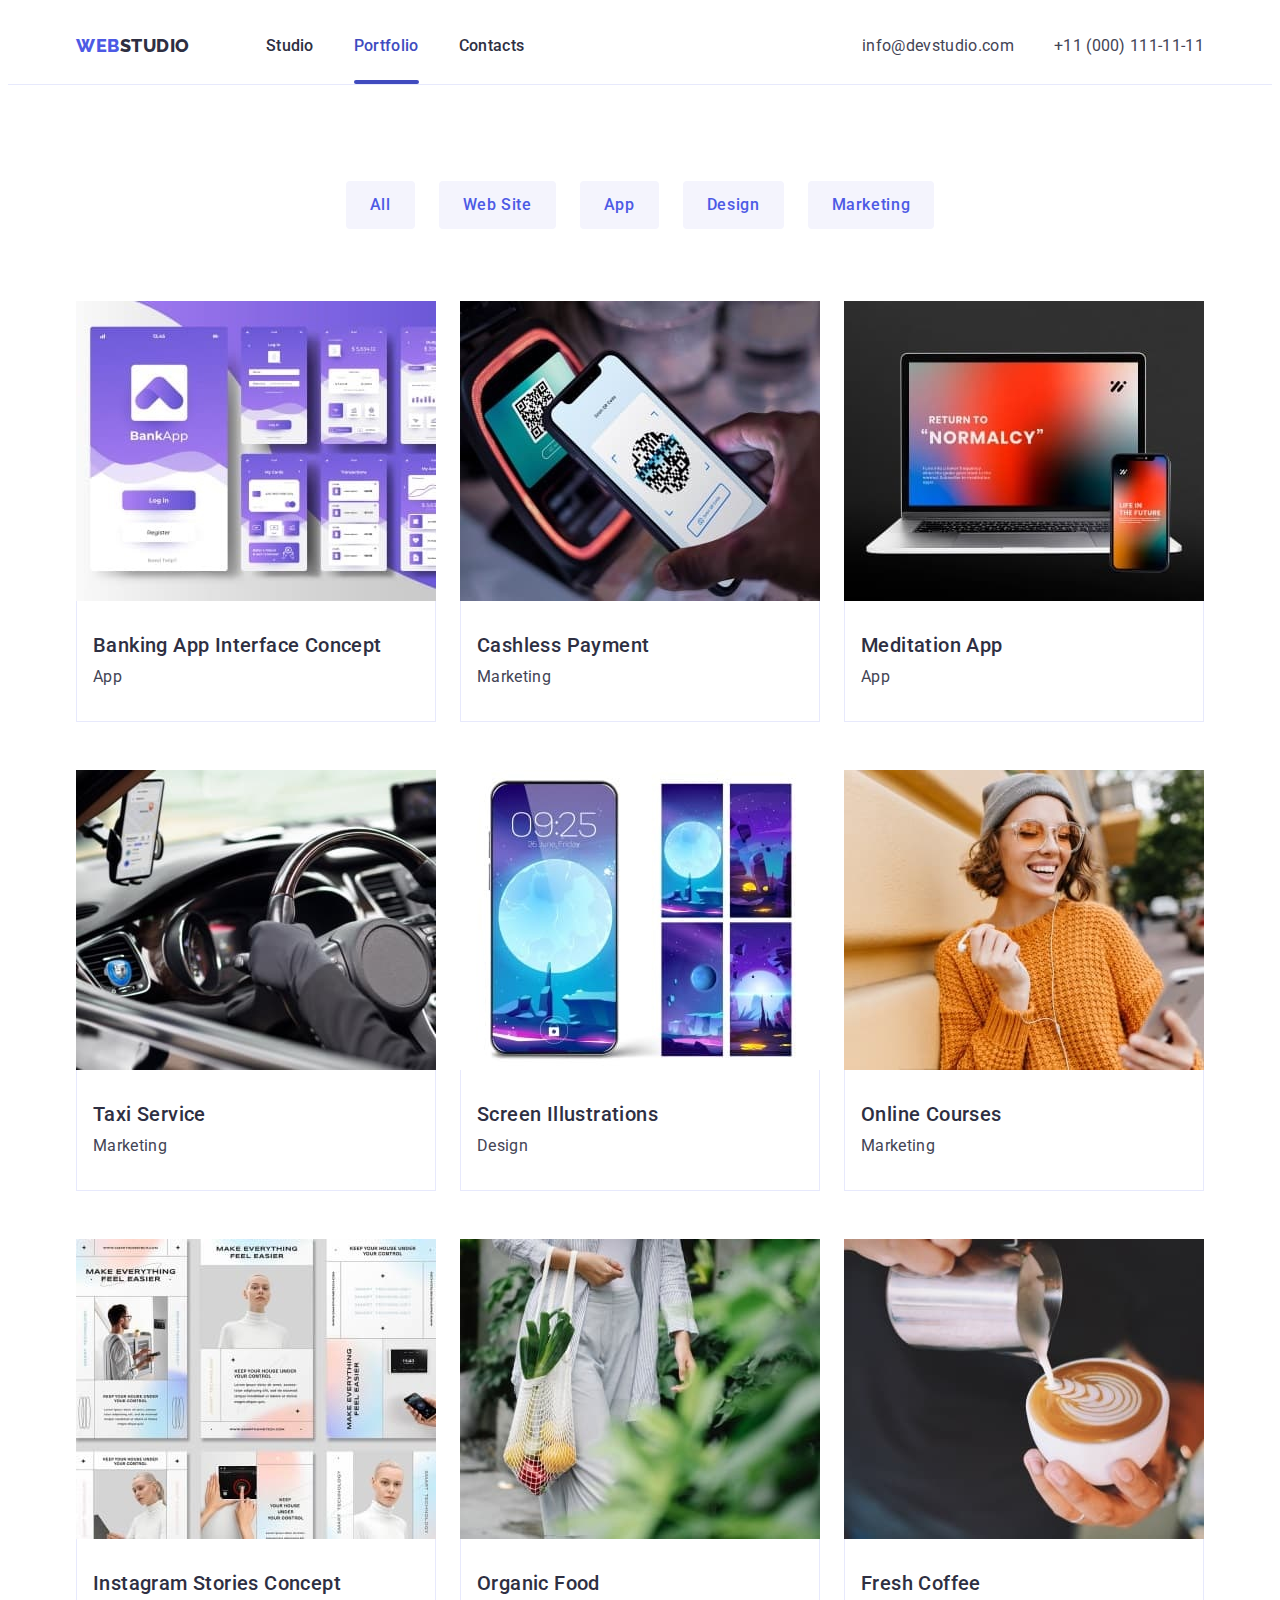
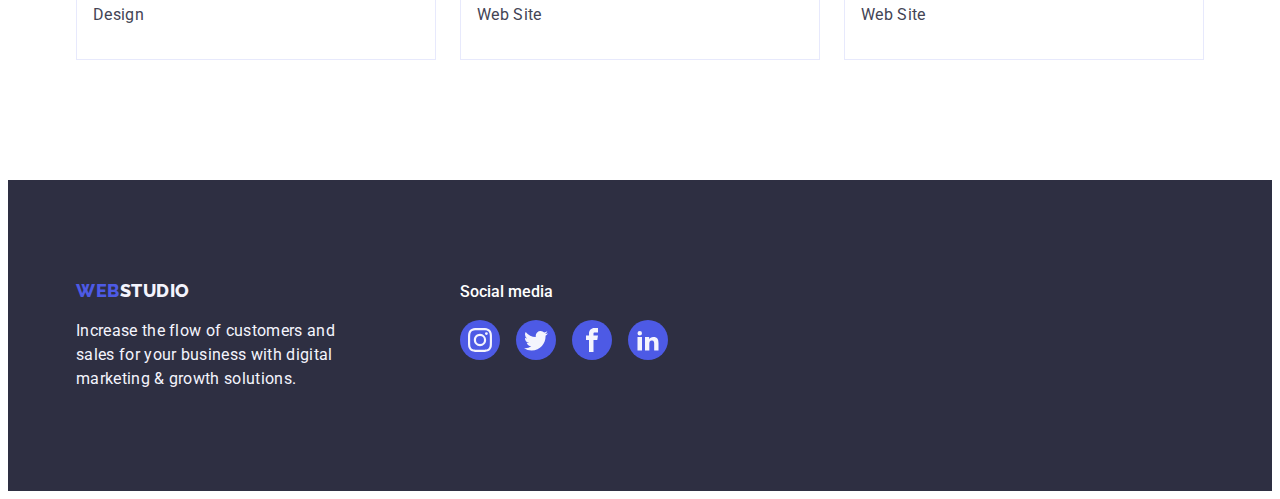
==== portfolio.html @ ba9549ae "Initial commit" ====
<!DOCTYPE html>
<html lang="en">
  <head>
    <meta charset="UTF-8" />
    <meta http-equiv="X-UA-Compatible" content="IE=edge" />
    <meta name="viewport" content="width=device-width, initial-scale=1.0" />
    <title>Portfolio</title>
    <link rel="preconnect" href="https://fonts.googleapis.com" />
    <link rel="preconnect" href="https://fonts.gstatic.com" crossorigin />
    <link
      href="https://fonts.googleapis.com/css2?family=Montserrat&family=Raleway:wght@800&family=Roboto:wght@400;500;700;900&display=swap"
      rel="stylesheet"
    />
    <link
      rel="stylesheet"
      href="https://cdnjs.cloudflare.com/ajax/libs/modern-normalize/1.1.0/modern-normalize.min.css"
      integrity="sha512-wpPYUAdjBVSE4KJnH1VR1HeZfpl1ub8YT/NKx4PuQ5NmX2tKuGu6U/JRp5y+Y8XG2tV+wKQpNHVUX03MfMFn9Q=="
      crossorigin="anonymous"
      referrerpolicy="no-referrer"
    />
    <link rel="stylesheet" href="./css/styles.css" />
  </head>
  <body>
    <header class="header">
      <div class="container header-container">
        <nav class="header-navigation">
          <a href="./index.html" class="header-logo link"
            >Web
            <span class="header-logo-main">Studio</span>
          </a>
          <ul class="header-list list">
            <li class="header-item">
              <a href="./index.html" class="header-link link">Studio</a>
            </li>
            <li class="header-item">
              <a href="./portfolio.html" class="header-link link current">Portfolio </a>
            </li>
            <li class="header-item">
              <a class="header-link link" href="">Contacts</a>
            </li>
          </ul>
        </nav>
        <address class="header-address">
          <ul class="header-list list">
            <li>
              <a class="header-contact link" href="mailto:info@devstudio.com"
                >info@devstudio.com</a
              >
            </li>
            <li>
              <a class="header-contact link" href="tel:+110001111111"
                >+11 (000) 111-11-11</a
              >
            </li>
          </ul>
        </address>
      </div>
    </header>
    <main>
      <section class="novigation">
        <div class="container">
          <h1 hidden class="services">Services</h1>
          <ul class="novigation-list list">
            <li><button type="button" class="novigation-btn">All</button></li>
            <li>
              <button type="button" class="novigation-btn">Web Site</button>
            </li>
            <li><button type="button" class="novigation-btn">App</button></li>
            <li>
              <button type="button" class="novigation-btn">Design</button>
            </li>
            <li>
              <button type="button" class="novigation-btn">Marketing</button>
            </li>
          </ul>
          <ul class="services-list list">
            <li class="services-item">
              <a class="services-link link" href="#top">
                <div class="services-top-wrap">
                  <img
                  class="services-photo"
                  src="./images/projectcard1.jpg"
                  alt="photo project bank"
                  width="360"
                />
                <p class="services-top-text">
                  14 Stylish and User-Friendly App Design Concepts · Task
                  Manager App · Calorie Tracker App · Exotic Fruit Ecommerce App
                  · Cloud Storage App
                </p>
              </div>
                <div class="services-main-text">
                  <h2 class="services-title">Banking App Interface Concept</h2>
                  <p class="services-text">App</p>
                </div>
              </a>
            </li>
            <li class="services-item">
              <a class="services-link link" href="#top">
                <div class="services-top-wrap">
                  <img
                  class="services-photo"
                  src="./images/projectcard2.jpg"
                  alt="photo project phone"
                  width="360"
                />
                <p class="services-top-text">
                  14 Stylish and User-Friendly App Design Concepts · Task
                  Manager App · Calorie Tracker App · Exotic Fruit Ecommerce App
                  · Cloud Storage App
                </p>
              </div>
                <div class="services-main-text">
                  <h2 class="services-title">Cashless Payment</h2>
                  <p class="services-text">Marketing</p>
                </div>
              </a>
            </li>
            <li class="services-item">
              <a class="services-link link" href="#top">
                <div class="services-top-wrap">
                <img
                  class="services-photo"
                  src="./images/projectcard3.jpg"
                  alt="photo project laptop"
                  width="360"
                />
                <p class="services-top-text">
                  14 Stylish and User-Friendly App Design Concepts · Task
                  Manager App · Calorie Tracker App · Exotic Fruit Ecommerce App
                  · Cloud Storage App
                </p>
              </div>
                <div class="services-main-text">
                  <h2 class="services-title">Meditation App</h2>
                  <p class="services-text">App</p>
                </div>
              </a>
            </li>
            <li class="services-item">
              <a class="services-link link" href="#top">
                <div class="services-top-wrap">
                  <img
                  class="services-photo"
                  src="./images/projectcard4.jpg"
                  alt="photo project car"
                  width="360"
                />
                <p class="services-top-text">
                  14 Stylish and User-Friendly App Design Concepts · Task
                  Manager App · Calorie Tracker App · Exotic Fruit Ecommerce App
                  · Cloud Storage App
                </p>
              </div>
                <div class="services-main-text">
                  <h2 class="services-title">Taxi Service</h2>
                  <p class="services-text">Marketing</p>
                </div>
              </a>
            </li>
            <li class="services-item">
              <a class="services-link link" href="#top">
                <div class="services-top-wrap">
                  <img
                  class="services-photo"
                  src="./images/projectcard5.jpg"
                  alt="photo project phone dising"
                  width="360"
                />
                <p class="services-top-text">
                  14 Stylish and User-Friendly App Design Concepts · Task
                  Manager App · Calorie Tracker App · Exotic Fruit Ecommerce App
                  · Cloud Storage App
                </p>
              </div>
                <div class="services-main-text">
                  <h2 class="services-title">Screen Illustrations</h2>
                  <p class="services-text">Design</p>
                </div>
              </a>
            </li>
            <li class="services-item">
              <a class="services-link link" href="#top">
                <div class="services-top-wrap">
                <img
                  class="services-photo"
                  src="./images/projectcard6.jpg"
                  alt="photo project girl"
                  width="360"
                />
                <p class="services-top-text">
                  14 Stylish and User-Friendly App Design Concepts · Task
                  Manager App · Calorie Tracker App · Exotic Fruit Ecommerce App
                  · Cloud Storage App
                </p>
              </div>
                <div class="services-main-text">
                  <h2 class="services-title">Online Courses</h2>
                  <p class="services-text">Marketing</p>
                </div>
              </a>
            </li>
            <li class="services-item">
              <a class="services-link link" href="#top">
                <div class="services-top-wrap">
                   <img
                  class="services-photo"
                  src="./images/projectcard7.jpg"
                  alt="photo project insta"
                  width="360"
                />
                <p class="services-top-text">
                  14 Stylish and User-Friendly App Design Concepts · Task
                  Manager App · Calorie Tracker App · Exotic Fruit Ecommerce App
                  · Cloud Storage App
                </p>
              </div>
                <div class="services-main-text">
                  <h2 class="services-title">Instagram Stories Concept</h2>
                  <p class="services-text">Design</p>
                </div>
              </a>
            </li>
            <li class="services-item">
              <a class="services-link link" href="#top">
                <div class="services-top-wrap">
                  <img
                  class="services-photo"
                  src="./images/projectcard8.jpg"
                  alt="photo project food"
                  width="360"
                />
                <p class="services-top-text">
                  14 Stylish and User-Friendly App Design Concepts · Task
                  Manager App · Calorie Tracker App · Exotic Fruit Ecommerce App
                  · Cloud Storage App
                </p>
              </div>
                <div class="services-main-text">
                  <h2 class="services-title">Organic Food</h2>
                  <p class="services-text">Web Site</p>
                </div>
              </a>
            </li>
            <li class="services-item">
              <a class="services-link link" href="#top">
                <div class="services-top-wrap">
                  <img
                  class="services-photo"
                  src="./images/projectcard9.jpg"
                  alt="photo project coffe"
                  width="360"
                />
                <p class="services-top-text">
                  14 Stylish and User-Friendly App Design Concepts · Task
                  Manager App · Calorie Tracker App · Exotic Fruit Ecommerce App
                  · Cloud Storage App
                </p>
              </div>
                <div class="services-main-text">
                  <h2 class="services-title">Fresh Coffee</h2>
                  <p class="services-text">Web Site</p>
                </div>
              </a>
            </li>
          </ul>
        </div>
      </section>
    </main>
    <footer class="footer">
      <div class="container footer-container">
        <div class="footer-main">
          <a class="footer-logo link" href="./index.html">
            Web<span class="footer-navigation-main">Studio </span>
          </a>
          <p class="footer-text">
            Increase the flow of customers and sales for your business with
            digital marketing & growth solutions.
          </p>
        </div>
        <div class="container-footer-list list">
          <p class="footer-soc-name">Social media</p>
          <ul class="footer-soc-list list">
            <li class="footer-soc-item">
              <a class="footer-soc-link link" href="">
                <svg class="footer-soc-icon" width="24" height="24">
                  <use href="./images/icons.svg#icon-instagram"></use>
                </svg>
              </a>
            </li>
            <li class="footer-soc-item">
              <a class="footer-soc-link link" href="">
                <svg class="footer-soc-icon" width="24" height="24">
                  <use href="./images/icons.svg#icon-twitter"></use>
                </svg>
              </a>
            </li>
            <li class="footer-soc-item">
              <a class="footer-soc-link link" href="">
                <svg class="footer-soc-icon" width="24" height="24">
                  <use href="./images/icons.svg#icon-facebook"></use>
                </svg>
              </a>
            </li>
            <li class="footer-soc-item">
              <a class="footer-soc-link link" href="">
                <svg class="footer-soc-icon" width="24" height="24">
                  <use href="./images/icons.svg#icon-linkedin2"></use>
                </svg>
              </a>
            </li>
          </ul>
        </div>
      </div>
    </footer>
  </body>
</html>
---- css/styles.css ----
html {
  box-sizing: border-box;
}
element.style {
  text-align: center;
}
*,
*::before,
*::after {
  box-sizing: inherit;
}

:root {
  --main-title-color: #2e2f42;
  --background-color: #2e2f42;
  --ocean-bgc-hover-focus-active-color: #404bbf;
  --second-title-color: #ffffff;
  --gray-title-color: #434455;
  --milk-title-color: #f4f4fd;
  --br-hero: linear-gradient(rgba(46, 47, 66, 0.7), rgba(46, 47, 66, 0.7));
  --typical-transform: 250ms cubic-bezier(0.4, 0, 0.2, 1);
}
p,
h1,
h2,
h3,
h4,
h5,
h6 {
  margin: 0;
}
ul {
  margin: 0;
}

button {
  cursor: pointer;
}
img {
  display: block;
}

body {
  font-family: "Roboto", sans-serif;
  color: var(--gray-title-color);
  background-color: var(--second-title-color);
}
ul {
  margin: 0;
  padding: 0;
}
.list {
  list-style: none;
}
.link {
  text-decoration: none;
  transition: color transform var(--typical-transform);
}
.container {
  width: 1158px;
  padding-left: 15px;
  padding-right: 15px;
  margin: 0 auto;
}
.link:focus,
.link:hover {
  color: #404bbf;
  opacity: 1;
}
/*/--Header--*/
.header {
  padding-top: 26px;
  padding-bottom: 26px;
  border-bottom: 1px solid #e7e9fc;
}
.header-container {
  display: flex;
  align-items: center;
}

.header-navigation {
  display: flex;
  align-items: center;
  margin-right: auto;
}

.header-logo {
  font-family: "Raleway", sans-serif;
  font-style: normal;
  font-weight: 800;
  font-size: 18px;
  line-height: 1.17;
  display: flex;
  align-items: center;
  letter-spacing: 0.03em;
  text-transform: uppercase;
  color: #4d5ae5;
  margin-right: 76px;
}
.header-logo-main {
  font-family: "Raleway", sans-serif;
  font-style: normal;
  font-weight: 800;
  font-size: 18px;
  line-height: 1.17;
  display: flex;
  align-items: center;
  letter-spacing: 0.03em;
  text-transform: uppercase;
  color: var(--main-title-color);
  transition: color var(--typical-transform);
}

.header-list {
  display: flex;
  align-items: center;
  font-weight: 500;
  font-size: 16px;
  line-height: 1.5;
  letter-spacing: 0.02em;
  color: var(--main-title-color);
  gap: 40px;
}
.header-item {
  font-weight: 500;
  font-size: 16px;
  line-height: 1.5;
  letter-spacing: 0.02em;
  color: var(--main-title-color);
}

.header-link {
  font-weight: 500;
  font-size: 16px;
  line-height: 1.5;
  letter-spacing: 0.02em;
  color: var(--main-title-color);
  transition: color var(--typical-transform);
}
.header-address {
  font-style: normal;
  font-weight: 400;
  font-size: 16px;
  line-height: 1.5;
  letter-spacing: 0.02em;
  color: var(--gray-title-color);
}
.header-contact {
  font-weight: 400;
  font-size: 16px;
  line-height: 1.5;
  letter-spacing: 0.02em;
  color: var(--gray-title-color);
  transition: color var(--typical-transform);
}
.current {
  position: relative;
  color: var(--ocean-bgc-hover-focus-active-color);
}
.current::after {
  content: "";
  position: absolute;
  left: 0;
  bottom: -29px;
  width: 100%;
  height: 4px;
  border-radius: 2px;
  background-color: var(--ocean-bgc-hover-focus-active-color);
}
/*/----HERO-----*/
.hero {
  background-color: var(--background-color);
  background-image: var(--br-hero), url(../images/herophoto.jpg);
  background-repeat: no-repeat;
  background-position: center;
  background-size: cover;
  text-align: center;
  padding-top: 188px;
  padding-bottom: 188px;
  max-width: 1440px;
}
.hero-item {
  font-weight: 700;
  font-size: 56px;
  line-height: 1.07;
  letter-spacing: 0.02em;
  color: var(--second-title-color);
  margin-bottom: 48px;
  max-width: 496px;
  display: block;
  margin: 0 auto;
  margin-bottom: 48px;
}
.hero-btn {
  border-radius: 4px;
  padding: 16px 32px;
  min-width: 169px;
  border: 1px solid transparent;
  font-family: inherit;
  font-style: normal;
  font-weight: 500;
  font-size: 16px;
  line-height: 1.5;
  align-items: center;
  letter-spacing: 0.04em;
  color: var(--second-title-color);
  background: #4d5ae5;
  display: block;
  margin: 0 auto;
  cursor: pointer;
  border: transparent;
  transition: background-color var(--typical-transform);
}
.hero-btn:hover {
  background-color: var(--ocean-bgc-hover-focus-active-color);
}
.hero-btn:focus {
  background-color: var(--ocean-bgc-hover-focus-active-color);
}

/*/--ABOUT--*/
.about-us {
  padding-top: 120px;
  padding-bottom: 120px;
}
.about-us-main {
  position: absolute;
  width: 1px;
  height: 1px;
  margin: -1px;
  border: 0;
  padding: 0;
  white-space: nowrap;
  clip-path: inset(100%);
  clip: rect(0 0 0 0);
  overflow: hidden;
}
.about-list {
  display: flex;
  gap: 24px;
  justify-content: center;
}
.about-main-text {
  width: calc((100% - 72) / 4);
}

.about-link {
  width: 264px;
  height: 112px;
  border-radius: 4px;
  display: inline-block;
  margin-bottom: 8px;
  background-color: #f4f4fd;
  display: flex;
  align-items: center;
  justify-content: center;
}
.about-item-icon {
}
.about-title {
  font-weight: 500;
  font-size: 20px;
  line-height: 1.2;
  letter-spacing: 0.02em;
  color: var(--main-title-color);
  cursor: pointer;
  margin-bottom: 8px;
}
.about-text {
  font-weight: 400;
  font-size: 16px;
  line-height: 1.5;
  letter-spacing: 0.02em;
  color: var(--gray-title-color);
  cursor: pointer;
  max-width: 264px;
}
/*/--WHAT--*/
.what {
  padding-bottom: 120px;
}
.what-title {
  font-weight: 700;
  font-size: 36px;
  line-height: 1.11;
  text-align: center;
  letter-spacing: 0.02em;
  text-transform: capitalize;
  color: var(--main-title-color);
  margin-bottom: 72px;
}
.what-list {
  display: flex;
}
.what-photo {
  width: calc((100%-48px) / 3);
}
/*/--TEAM--*/

.team {
  background-color: var(--milk-title-color);
  padding-top: 120px;
  padding-bottom: 120px;
}
.team-personal {
  background-color: var(--second-title-color);
  width: calc((100% - 72px) / 4);
  max-width: 264px;
}

.team-title {
  margin-bottom: 72px;
  font-weight: 700;
  font-size: 36px;
  line-height: 1.11;
  text-align: center;
  letter-spacing: 0.02em;
  text-transform: capitalize;
  color: var(--main-title-color);
  background-color: transparent;
}
.team-list {
  display: flex;
  gap: 24px;
  box-shadow: 0px 1px 6px rgba(46, 47, 66, 0.08),
    0px 1px 1px rgba(46, 47, 66, 0.16), 0px 2px 1px rgba(46, 47, 66, 0.08);
}
.team-main-text {
  padding-top: 32px;
  padding-bottom: 32px;
}

.team-item {
  font-weight: 500;
  font-size: 20px;
  line-height: 1.2;
  text-align: center;
  letter-spacing: 0.02em;
  color: var(--main-title-color);
  background-color: var(--second-title-color);
  margin-bottom: 8px;
}
.team-text {
  font-weight: 400;
  font-size: 16px;
  line-height: 1.5;
  text-align: center;
  letter-spacing: 0.02em;
  color: var(--gray-title-color);
  background-color: var(--second-title-color);
  max-width: 264px;
  margin-bottom: 8px;
}
.team-soc-list {
  display: flex;
  justify-content: center;
  gap: 24px;
}
.team-soc-item {
  width: 40px;
  height: 40px;
}
.team-soc-link {
  width: 100%;
  height: 100%;
  border-radius: 50%;
  background-color: #4d5ae5;
  display: flex;
  align-items: center;
  justify-content: center;
  transition: background-color var(--typical-transform);
}
.team-soc-link:hover,
.team-soc-link:focus {
  background-color: var(--ocean-bgc-hover-focus-active-color);
}

.team-soc-icon {
  fill: #f4f4fd;
}
/*/--CUSTOMER--*/
.customers {
  background-color: var(--second-title-color);
  padding-top: 120px;
  padding-bottom: 120px;
}

.customers-title {
  margin-bottom: 72px;
  font-weight: 700;
  font-size: 36px;
  line-height: 1.11;
  text-align: center;
  letter-spacing: 0.02em;
  text-transform: capitalize;
  color: var(--main-title-color);
  background-color: transparent;
}
.customers-main {
}
.customers-list {
  display: flex;
  justify-content: center;
  gap: 24px;
}

.customers-item {
  width: 168px;
  height: 88px;
}
.customers-link {
  width: 100%;
  height: 100%;
  border-radius: 4px;
  display: flex;
  align-items: center;
  justify-content: center;
  border: 1px solid #8e8f99;
  fill: #8e8f99;
  transition: border-color var(--typical-transform),
    fill var(--typical-transform);
}
.customers-icon {
  fill: curentColor;
}

.customers-link:hover,
.customers-link:focus {
  border-color: #404bbf;
  fill: #404bbf;
}

/*/--FOOTER--*/
.footer {
  padding-top: 100px;
  padding-bottom: 100px;
  background-color: var(--background-color);
  display: flex;
}
.footer-container {
  display: flex;
}
.footer-main {
  margin-right: 120px;
}

.footer-logo {
  font-family: "Raleway", sans-serif;
  font-style: normal;
  font-weight: 800;
  font-size: 18px;
  line-height: 1.17;
  display: flex;
  align-items: center;
  letter-spacing: 0.03em;
  text-transform: uppercase;
  color: #4d5ae5;
  cursor: pointer;
  margin-bottom: 18px;
  transition: color var(--typical-transform);
}
.footer-navigation-main {
  font-family: "Raleway", sans-serif;
  font-style: normal;
  font-weight: 800;
  font-size: 18px;
  line-height: 1.17;
  display: flex;
  align-items: center;
  letter-spacing: 0.03em;
  text-transform: uppercase;
  color: var(--milk-title-color);
  cursor: pointer;
}
.footer-text {
  font-weight: 400;
  font-size: 16px;
  line-height: 1.5;
  letter-spacing: 0.02em;
  color: #f4f4fd;
  cursor: pointer;
  max-width: 264px;
}
.container-footer-list {
}

.footer-soc-name {
  font-family: "Roboto", sans-serif;
  font-style: normal;
  font-weight: 500;
  font-size: 16px;
  line-height: 24px;
  color: var(--second-title-color);
  margin-bottom: 16px;
}
.footer-soc-list {
  display: flex;
  gap: 16px;
}

.footer-soc-item {
  width: 40px;
  height: 40px;
}
.footer-soc-link {
  width: 100%;
  height: 100%;
  border-radius: 50%;
  background-color: #4d5ae5;
  display: flex;
  align-items: center;
  justify-content: center;
  transition: background-color var(--typical-transform);
}

.footer-soc-icon {
  fill: #f4f4fd;
}
.footer-soc-link:hover,
.footer-soc-link:focus {
  background-color: #31d0aa;
}
/*/--PORTFOLIO--*/
/*/--NOVIGATION--*/
.services {
  position: absolute;
  width: 1px;
  height: 1px;
  margin: -1px;
  border: 0;
  padding: 0;
  white-space: nowrap;
  clip-path: inset(100%);
  clip: rect(0 0 0 0);
  overflow: hidden;
}
.novigation {
  padding-top: 96px;
  padding-bottom: 120px;
  background-color: var(--second-title-color);
}
.novigation-list {
  display: flex;
  justify-content: center;
  gap: 24px;
}
.novigation-btn {
  border-radius: 4px;
  padding: 12px 24px;
  text-align: center;
  border: 1px solid #e7e9fc;
  border: 1px solid transparent;
  font-family: "Roboto", sans-serif;
  font-style: normal;
  font-weight: 500;
  font-size: 16px;
  line-height: 1.5;
  display: flex;
  align-items: center;
  text-align: center;
  letter-spacing: 0.04em;
  color: #4d5ae5;
  background-color: var(--milk-title-color);
  cursor: pointer;
  border: transparent;
  transition: color var(--typical-transform),
    background-color var(--typical-transform),
    box-shadow var(--typical-transform);
}
.novigation-btn:hover,
.novigation-btn:focus {
  color: var(--second-title-color);
  background-color: #404bbf;
  box-shadow: 0px 3px 1px rgba(0, 0, 0, 0.1), 0px 2px 1px rgba(0, 0, 0, 0.08),
    0px 2px 2px rgba(0, 0, 0, 0.12);
}

.services-list:nth-child(3n) {
  margin-right: 0;
}
.services-list {
  display: flex;
  flex-wrap: wrap;
  width: calc((100% - 48) / 3);
  gap: 48px 24px;
  margin-top: 72px;
}

.services-link {
  display: block;
  transition: tbox-shadow var(--typical-transform);
}
.services-link:hover,
.services-link:focus {
  box-shadow: 0px 1px 6px rgba(46, 47, 66, 0.08),
    0px 1px 1px rgba(46, 47, 66, 0.16), 0px 2px 1px rgba(46, 47, 66, 0.08);
}
.services-photo {
  height: auto;
  width: 100%;
}
.services-item {
}
.services-item:hover .services-top-text {
  transform: translate(0);
}

.services-main-text {
  border-right: 1px solid #e7e9fc;
  border-left: 1px solid #e7e9fc;
  border-bottom: 1px solid #e7e9fc;
  padding-top: 32px;
  padding-left: 16px;
  padding-bottom: 32px;
  width: calc((100% - 48) / 3);
}
.services-title {
  font-weight: 500;
  font-size: 20px;
  line-height: 1.2;
  letter-spacing: 0.02em;
  color: var(--main-title-color);
  margin-bottom: 8px;
}
.services-text {
  font-weight: 400;
  font-size: 16px;
  line-height: 1.5;
  letter-spacing: 0.02em;
  color: var(--gray-title-color);
}
.services-top-wrap {
  position: relative;
  overflow: hidden;
}
.services-top-text {
  position: absolute;
  top: 0;
  font-weight: 400;
  font-size: 16px;
  line-height: 24px;
  letter-spacing: 0.02em;
  color: var(--milk-title-color);
  background-color: #4d5ae5;
  padding: 40px;
  height: 100%;
  transform: translateY(100%);
  transition: transform var(--typical-transform);
  overflow: auto;
}
.backdrop {
  position: fixed;
  top: 0;
  width: 100%;
  height: 100%;
  background-color: rgba(46, 47, 66, 0.4);
  transition: opacity var(--typical-transform),
    visibility var(--typical-transform);
}
.modal {
  position: absolute;
  width: 408px;
  min-height: 576px;
  left: 50%;
  top: 50%;
  transform: translate(-50%, -50%) scale(1) rotate(0);
  transition: transform var(--typical-transform);
  background: #fcfcfc;
  box-shadow: 0px 1px 1px rgba(0, 0, 0, 0.14), 0px 1px 3px rgba(0, 0, 0, 0.12),
    0px 2px 1px rgba(0, 0, 0, 0.2);
  border-radius: 4px;

}
.backdrop.is-hidden.modal {
  transform: translate(-50%, -50%) scaleY(0) rotate(-180deg);
}
.button-close {
  width: 24px;
  height: 24px;
  border: 1px solid rgba(0, 0, 0, 0.1);
  background-color: transparent;
  border-radius: 50%;
  position: absolute;
  top: 24px;
  right: 24px;
  display: flex;
  justify-content: center;
  align-items: center;
  transition: background-color var(--typical-transform), fill var(--typical-transform);
}
.button-close:hover,
.button-close:focus {
  background-color:var(--ocean-bgc-hover-focus-active-color);
}
.button-icon:hover,
.button-icon:focus {
  fill: var(--second-title-color);
}
.is-hidden {
  opacity: 0;
  visibility: hidden;
  pointer-events: none;
}
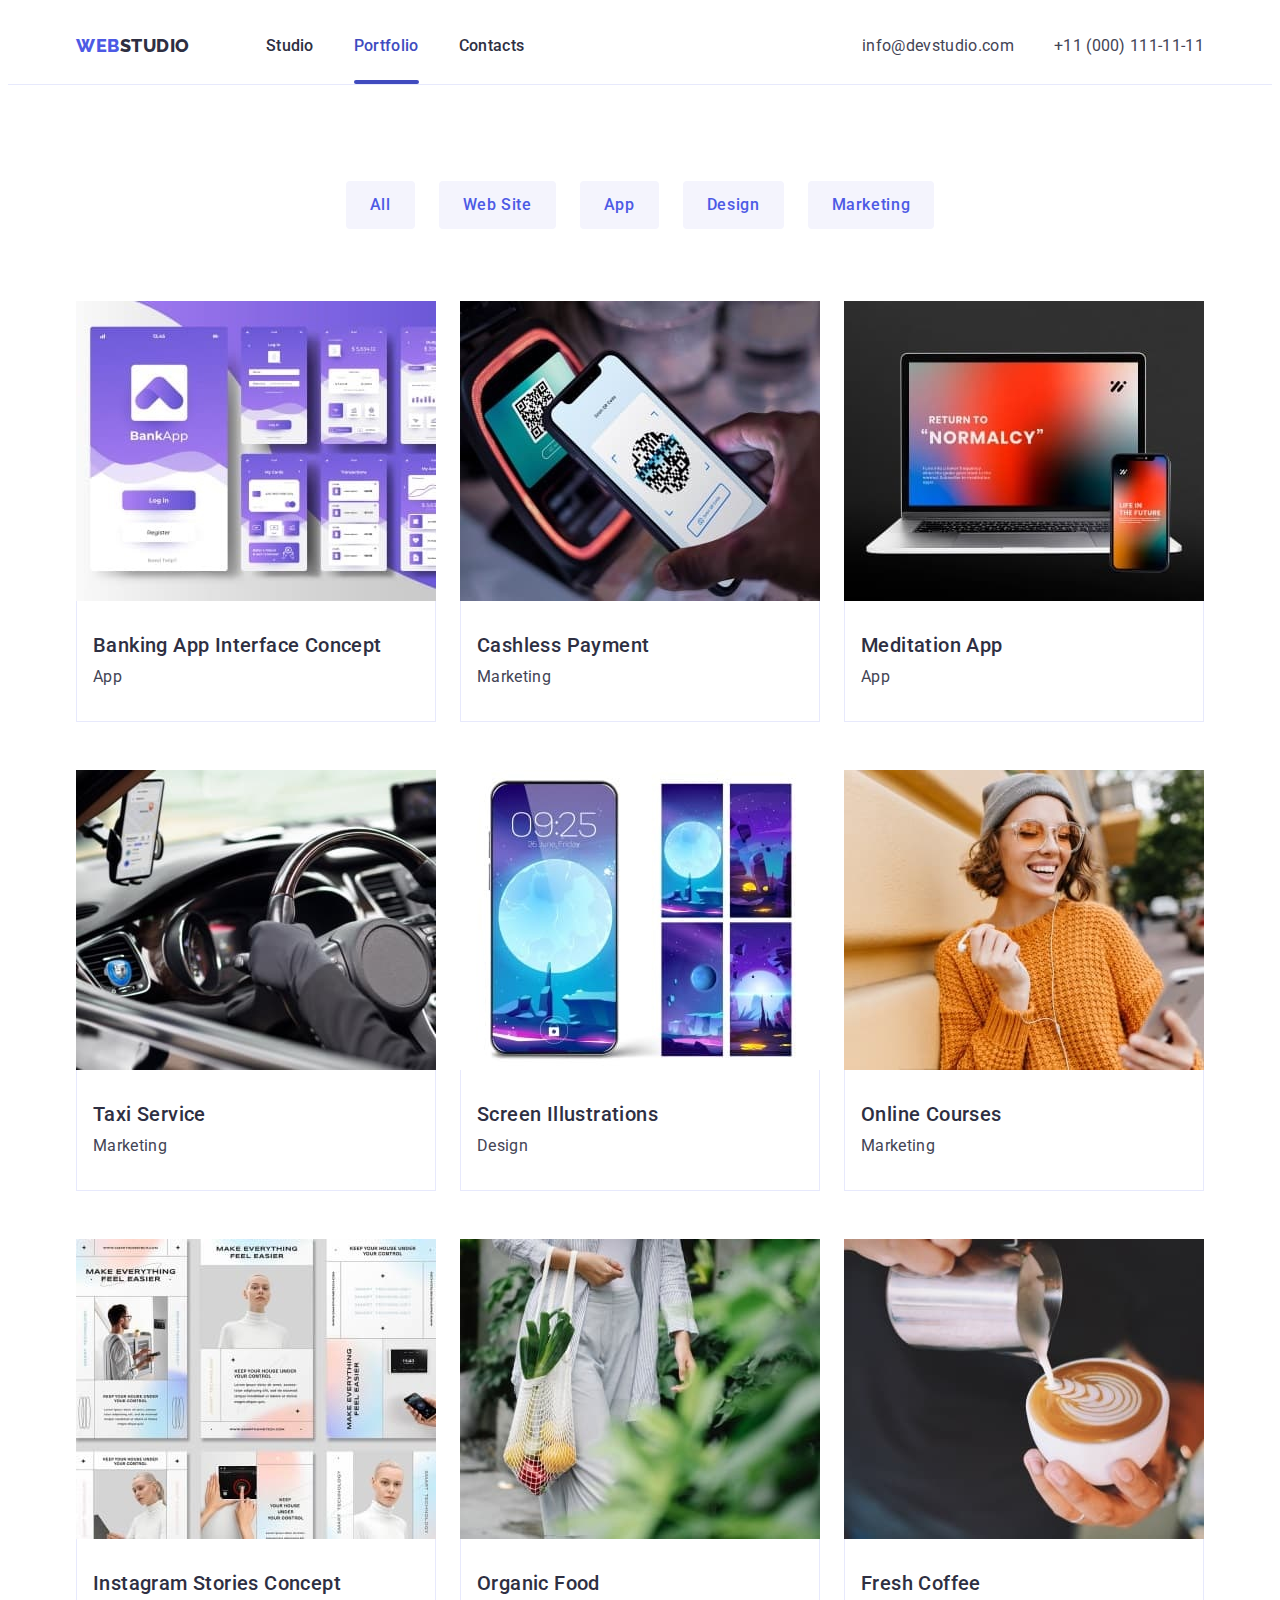
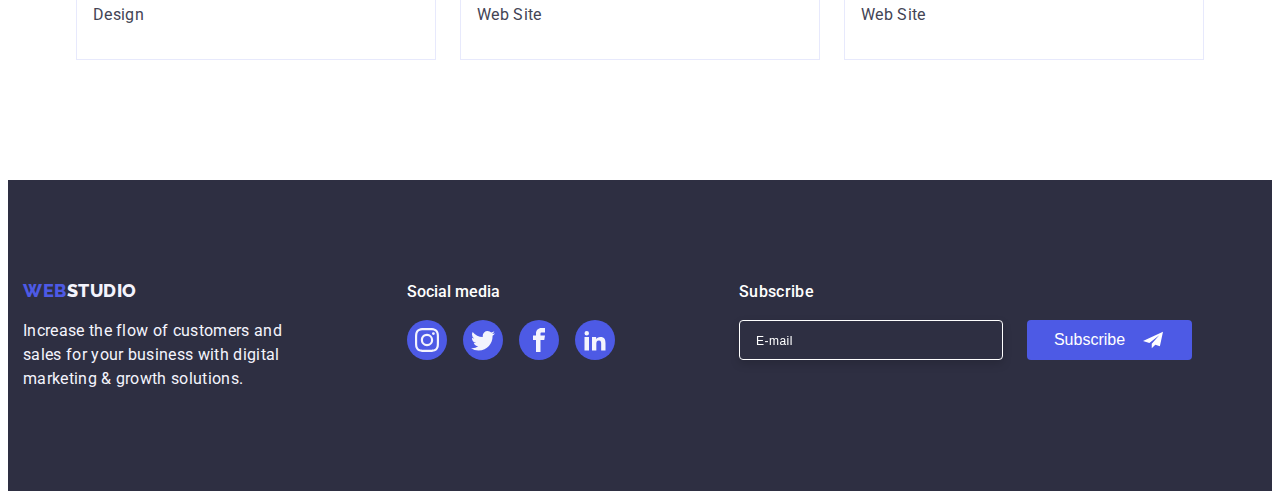
==== commit 0ced68fe: "fin 1" ====
--- a/portfolio.html
+++ b/portfolio.html
@@ -312,6 +312,26 @@
           </ul>
         </div>
       </div>
+      <div class="footer-user">
+        <label class="footer-user-list">
+          <p class="footer-user-title">Subscribe</p>
+          <input
+            type="Email-footer"
+            name="Email-footer"
+            class="Email-footer"
+            placeholder="E-mail"
+            id="E-mail"
+          />
+        </label>
+        <div class="footer-btn-user">
+          <button type="submit" class="footer-btn">
+            Subscribe
+            <svg class="footer-btn-icon" width="24" height="20">
+              <use href="./images/icons.svg#icon-Frame"></use>
+            </svg>
+          </button>
+        </div>
+    </div>
     </footer>
   </body>
 </html>
--- a/css/styles.css
+++ b/css/styles.css
@@ -55,6 +55,18 @@
 .link {
   text-decoration: none;
   transition: color transform var(--typical-transform);
+}
+.visually-hidden {
+  position: absolute;
+  width: 1px;
+  height: 1px;
+  margin: -1px;
+  padding: 0;
+  border: 0;
+  white-space: nowrap;
+  clip-path: inset(100%);
+  clip: rect (0 0 0 0);
+  overflow: hidden;
 }
 .container {
   width: 1158px;
@@ -489,7 +501,7 @@
   font-style: normal;
   font-weight: 500;
   font-size: 16px;
-  line-height: 24px;
+  line-height: 1.5;
   color: var(--second-title-color);
   margin-bottom: 16px;
 }
@@ -519,6 +531,68 @@
 .footer-soc-link:hover,
 .footer-soc-link:focus {
   background-color: #31d0aa;
+}
+.footer-user {
+  display: flex;
+  margin-right: 80px;
+}
+.footer-user-list {
+  display: block;
+  margin-left: 80px;
+}
+.footer-user-title {
+  font-weight: 500;
+  font-size: 16px;
+  line-height: 1.5;
+  letter-spacing: 0.02em;
+  color: var(--second-title-color);
+  margin-bottom: 16px;
+}
+
+.Email-footer {
+  width: 264px;
+  height: 40px;
+  border: 1px solid var(--second-title-color);
+  filter: drop-shadow(0px 4px 4px rgba(0, 0, 0, 0.15));
+  border-radius: 4px;
+  background-color: #2e2f42;
+  margin-right: 24px;
+  padding-left: 16px;
+}
+.Email-footer::placeholder {
+  font-size: 12px;
+  line-height: 2;
+  align-items: center;
+  letter-spacing: 0.04em;
+  color: var(--second-title-color);
+  margin-right: 16px;
+}
+.Email-footer:focus {
+  outline: transparent;
+}
+.footer-btn-user{
+  margin-top: 40px;
+}
+.footer-btn {
+  width: 165px;
+  height: 40px;
+  display: flex;
+  justify-content: center;
+  align-items: center;
+  font-weight: 500;
+  font-size: 16px;
+  line-height: 1.5;
+  padding: 8px 24px;
+  gap: 16px;
+  background: #4d5ae5;
+  border-radius: 4px;
+  color: #ffffff;
+  border-color: transparent;
+  margin: 0 auto;
+  cursor: pointer;
+}
+.footer-btn-icon {
+  fill: var(--second-title-color);
 }
 /*/--PORTFOLIO--*/
 /*/--NOVIGATION--*/
@@ -669,7 +743,7 @@
   box-shadow: 0px 1px 1px rgba(0, 0, 0, 0.14), 0px 1px 3px rgba(0, 0, 0, 0.12),
     0px 2px 1px rgba(0, 0, 0, 0.2);
   border-radius: 4px;
-
+  padding: 24px;
 }
 .backdrop.is-hidden.modal {
   transform: translate(-50%, -50%) scaleY(0) rotate(-180deg);
@@ -686,11 +760,12 @@
   display: flex;
   justify-content: center;
   align-items: center;
-  transition: background-color var(--typical-transform), fill var(--typical-transform);
+  transition: background-color var(--typical-transform),
+    fill var(--typical-transform);
 }
 .button-close:hover,
 .button-close:focus {
-  background-color:var(--ocean-bgc-hover-focus-active-color);
+  background-color: var(--ocean-bgc-hover-focus-active-color);
 }
 .button-icon:hover,
 .button-icon:focus {
@@ -701,3 +776,118 @@
   visibility: hidden;
   pointer-events: none;
 }
+.modal-title {
+  font-size: 16px;
+  line-height: 24px;
+  font-weight: 500;
+  text-align: center;
+  margin-top: 48px;
+  margin-bottom: 16px;
+}
+.modal-input {
+  width: 100%;
+  height: 40px;
+  border: 1px solid rgba(46, 47, 66, 0.4);
+  border-radius: 4px;
+  padding-left: 38px;
+  outline: transparent;
+}
+.modal-input:focus {
+  border-color: #4d5ae5;
+}
+.modal-input:focus + .modal-icon {
+  fill: #4d5ae5;
+}
+.modal-label {
+  font-weight: 400;
+  font-size: 12px;
+  letter-spacing: 0.04em;
+  color: #8e8f99;
+  margin-bottom: 4px;
+}
+.modal-icon {
+  position: absolute;
+  top: 50%;
+  left: 16px;
+  transform: translateY(-50%);
+}
+.input-wrap {
+  position: relative;
+}
+.modal-field {
+  margin-bottom: 26px;
+}
+.modal-textarea {
+  width: 100%;
+  height: 120px;
+  border: 1px solid rgba(46, 47, 66, 0.4);
+  border-radius: 4px;
+  padding: 10px;
+  outline: transparent;
+  resize: none;
+}
+.input-text {
+  font-weight: 400;
+  font-size: 12px;
+  letter-spacing: 0.04em;
+  color: #8e8f99;
+  margin-bottom: 4px;
+}
+.modal-textarea {
+  font-size: 12px;
+  line-height: 14px;
+  letter-spacing: 0.04em;
+  color: rgba(46, 47, 66, 0.4);
+}
+.btn-modal {
+  border-radius: 4px;
+  padding: 16px 32px;
+  min-width: 169px;
+  border: 1px solid transparent;
+  font-family: inherit;
+  font-style: normal;
+  font-weight: 500;
+  font-size: 16px;
+  line-height: 1.5;
+  align-items: center;
+  letter-spacing: 0.04em;
+  color: var(--second-title-color);
+  background: #4d5ae5;
+  display: block;
+  margin: 0 auto;
+  cursor: pointer;
+  border: transparent;
+  box-shadow: 0px 4px 4px rgba(0, 0, 0, 0.15);
+}
+.check-text {
+  font-size: 12px;
+  line-height: 14px;
+  letter-spacing: 0.04em;
+  color: #8e8f99;
+  display: inline-flex;
+  align-items: center;
+}
+.check-text span {
+  width: 16px;
+  height: 16px;
+  border: 1px solid rgba(46, 47, 66, 0.4);
+  border-radius: 2px;
+  margin-right: 8px;
+  display: flex;
+  align-items: center;
+  justify-content: center;
+  fill: transparent;
+}
+.input-check:checked + .check-text span {
+  background-color: #404bbf;
+  border: none;
+  fill: var(--second-title-color);
+}
+.input-check:focus + .check-text span {
+  border-color: #4d5ae5;
+}
+
+.input-privacy {
+  font-size: 12px;
+  color: #4d5ae5;
+}
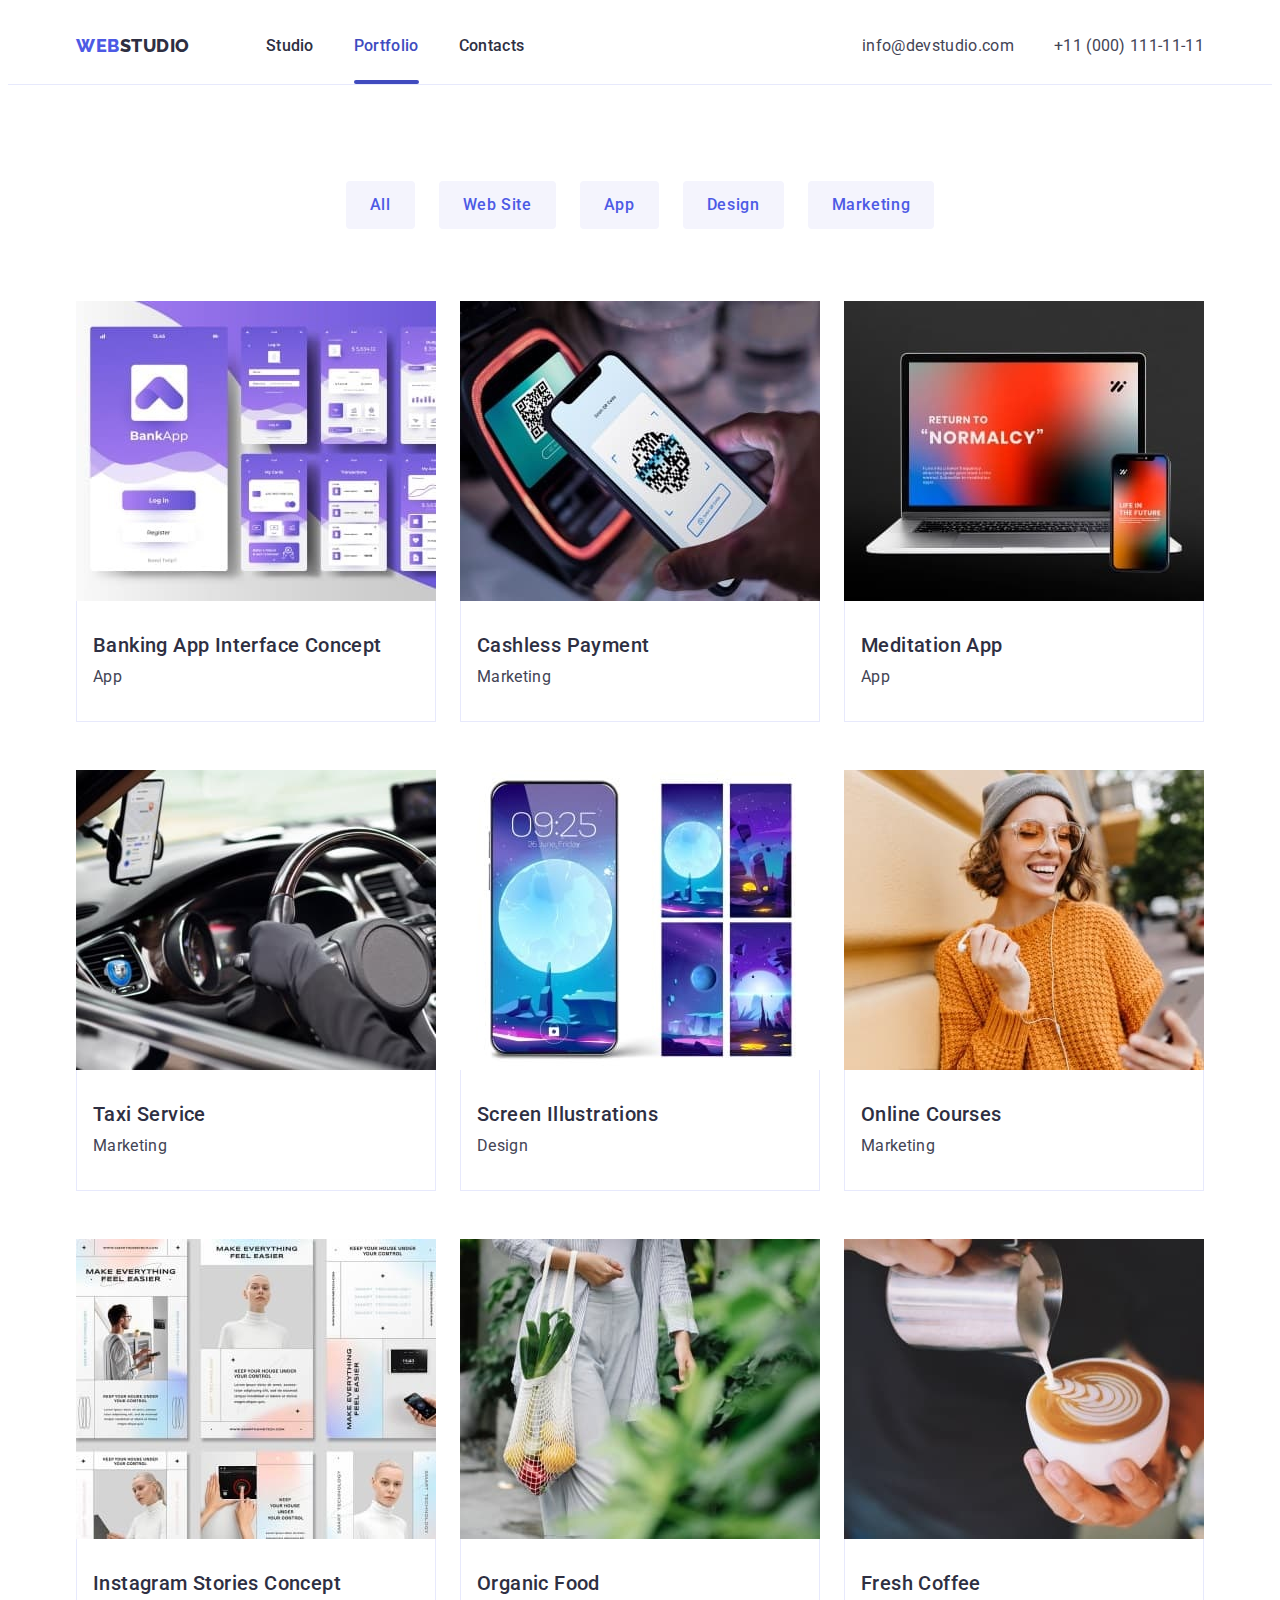
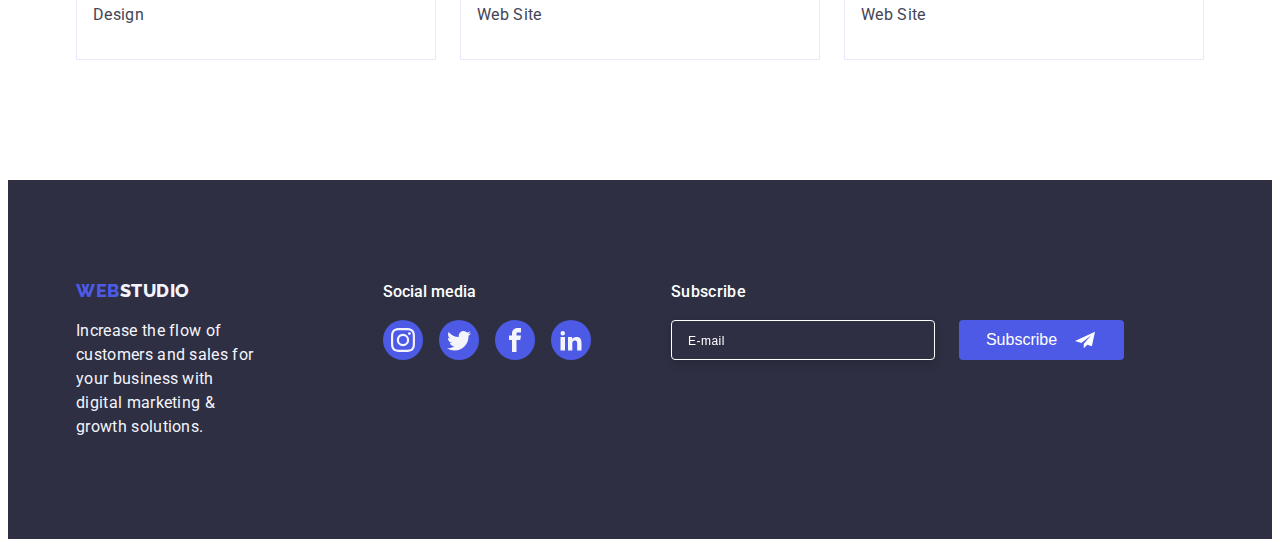
==== commit e2457e3f: "final 2" ====
--- a/portfolio.html
+++ b/portfolio.html
@@ -33,7 +33,9 @@
               <a href="./index.html" class="header-link link">Studio</a>
             </li>
             <li class="header-item">
-              <a href="./portfolio.html" class="header-link link current">Portfolio </a>
+              <a href="./portfolio.html" class="header-link link current"
+                >Portfolio
+              </a>
             </li>
             <li class="header-item">
               <a class="header-link link" href="">Contacts</a>
@@ -78,17 +80,17 @@
               <a class="services-link link" href="#top">
                 <div class="services-top-wrap">
                   <img
-                  class="services-photo"
-                  src="./images/projectcard1.jpg"
-                  alt="photo project bank"
-                  width="360"
-                />
-                <p class="services-top-text">
-                  14 Stylish and User-Friendly App Design Concepts · Task
-                  Manager App · Calorie Tracker App · Exotic Fruit Ecommerce App
-                  · Cloud Storage App
-                </p>
-              </div>
+                    class="services-photo"
+                    src="./images/projectcard1.jpg"
+                    alt="photo project bank"
+                    width="360"
+                  />
+                  <p class="services-top-text">
+                    14 Stylish and User-Friendly App Design Concepts · Task
+                    Manager App · Calorie Tracker App · Exotic Fruit Ecommerce
+                    App · Cloud Storage App
+                  </p>
+                </div>
                 <div class="services-main-text">
                   <h2 class="services-title">Banking App Interface Concept</h2>
                   <p class="services-text">App</p>
@@ -99,17 +101,17 @@
               <a class="services-link link" href="#top">
                 <div class="services-top-wrap">
                   <img
-                  class="services-photo"
-                  src="./images/projectcard2.jpg"
-                  alt="photo project phone"
-                  width="360"
-                />
-                <p class="services-top-text">
-                  14 Stylish and User-Friendly App Design Concepts · Task
-                  Manager App · Calorie Tracker App · Exotic Fruit Ecommerce App
-                  · Cloud Storage App
-                </p>
-              </div>
+                    class="services-photo"
+                    src="./images/projectcard2.jpg"
+                    alt="photo project phone"
+                    width="360"
+                  />
+                  <p class="services-top-text">
+                    14 Stylish and User-Friendly App Design Concepts · Task
+                    Manager App · Calorie Tracker App · Exotic Fruit Ecommerce
+                    App · Cloud Storage App
+                  </p>
+                </div>
                 <div class="services-main-text">
                   <h2 class="services-title">Cashless Payment</h2>
                   <p class="services-text">Marketing</p>
@@ -119,18 +121,18 @@
             <li class="services-item">
               <a class="services-link link" href="#top">
                 <div class="services-top-wrap">
-                <img
-                  class="services-photo"
-                  src="./images/projectcard3.jpg"
-                  alt="photo project laptop"
-                  width="360"
-                />
-                <p class="services-top-text">
-                  14 Stylish and User-Friendly App Design Concepts · Task
-                  Manager App · Calorie Tracker App · Exotic Fruit Ecommerce App
-                  · Cloud Storage App
-                </p>
-              </div>
+                  <img
+                    class="services-photo"
+                    src="./images/projectcard3.jpg"
+                    alt="photo project laptop"
+                    width="360"
+                  />
+                  <p class="services-top-text">
+                    14 Stylish and User-Friendly App Design Concepts · Task
+                    Manager App · Calorie Tracker App · Exotic Fruit Ecommerce
+                    App · Cloud Storage App
+                  </p>
+                </div>
                 <div class="services-main-text">
                   <h2 class="services-title">Meditation App</h2>
                   <p class="services-text">App</p>
@@ -141,17 +143,17 @@
               <a class="services-link link" href="#top">
                 <div class="services-top-wrap">
                   <img
-                  class="services-photo"
-                  src="./images/projectcard4.jpg"
-                  alt="photo project car"
-                  width="360"
-                />
-                <p class="services-top-text">
-                  14 Stylish and User-Friendly App Design Concepts · Task
-                  Manager App · Calorie Tracker App · Exotic Fruit Ecommerce App
-                  · Cloud Storage App
-                </p>
-              </div>
+                    class="services-photo"
+                    src="./images/projectcard4.jpg"
+                    alt="photo project car"
+                    width="360"
+                  />
+                  <p class="services-top-text">
+                    14 Stylish and User-Friendly App Design Concepts · Task
+                    Manager App · Calorie Tracker App · Exotic Fruit Ecommerce
+                    App · Cloud Storage App
+                  </p>
+                </div>
                 <div class="services-main-text">
                   <h2 class="services-title">Taxi Service</h2>
                   <p class="services-text">Marketing</p>
@@ -162,17 +164,17 @@
               <a class="services-link link" href="#top">
                 <div class="services-top-wrap">
                   <img
-                  class="services-photo"
-                  src="./images/projectcard5.jpg"
-                  alt="photo project phone dising"
-                  width="360"
-                />
-                <p class="services-top-text">
-                  14 Stylish and User-Friendly App Design Concepts · Task
-                  Manager App · Calorie Tracker App · Exotic Fruit Ecommerce App
-                  · Cloud Storage App
-                </p>
-              </div>
+                    class="services-photo"
+                    src="./images/projectcard5.jpg"
+                    alt="photo project phone dising"
+                    width="360"
+                  />
+                  <p class="services-top-text">
+                    14 Stylish and User-Friendly App Design Concepts · Task
+                    Manager App · Calorie Tracker App · Exotic Fruit Ecommerce
+                    App · Cloud Storage App
+                  </p>
+                </div>
                 <div class="services-main-text">
                   <h2 class="services-title">Screen Illustrations</h2>
                   <p class="services-text">Design</p>
@@ -182,18 +184,18 @@
             <li class="services-item">
               <a class="services-link link" href="#top">
                 <div class="services-top-wrap">
-                <img
-                  class="services-photo"
-                  src="./images/projectcard6.jpg"
-                  alt="photo project girl"
-                  width="360"
-                />
-                <p class="services-top-text">
-                  14 Stylish and User-Friendly App Design Concepts · Task
-                  Manager App · Calorie Tracker App · Exotic Fruit Ecommerce App
-                  · Cloud Storage App
-                </p>
-              </div>
+                  <img
+                    class="services-photo"
+                    src="./images/projectcard6.jpg"
+                    alt="photo project girl"
+                    width="360"
+                  />
+                  <p class="services-top-text">
+                    14 Stylish and User-Friendly App Design Concepts · Task
+                    Manager App · Calorie Tracker App · Exotic Fruit Ecommerce
+                    App · Cloud Storage App
+                  </p>
+                </div>
                 <div class="services-main-text">
                   <h2 class="services-title">Online Courses</h2>
                   <p class="services-text">Marketing</p>
@@ -203,18 +205,18 @@
             <li class="services-item">
               <a class="services-link link" href="#top">
                 <div class="services-top-wrap">
-                   <img
-                  class="services-photo"
-                  src="./images/projectcard7.jpg"
-                  alt="photo project insta"
-                  width="360"
-                />
-                <p class="services-top-text">
-                  14 Stylish and User-Friendly App Design Concepts · Task
-                  Manager App · Calorie Tracker App · Exotic Fruit Ecommerce App
-                  · Cloud Storage App
-                </p>
-              </div>
+                  <img
+                    class="services-photo"
+                    src="./images/projectcard7.jpg"
+                    alt="photo project insta"
+                    width="360"
+                  />
+                  <p class="services-top-text">
+                    14 Stylish and User-Friendly App Design Concepts · Task
+                    Manager App · Calorie Tracker App · Exotic Fruit Ecommerce
+                    App · Cloud Storage App
+                  </p>
+                </div>
                 <div class="services-main-text">
                   <h2 class="services-title">Instagram Stories Concept</h2>
                   <p class="services-text">Design</p>
@@ -225,17 +227,17 @@
               <a class="services-link link" href="#top">
                 <div class="services-top-wrap">
                   <img
-                  class="services-photo"
-                  src="./images/projectcard8.jpg"
-                  alt="photo project food"
-                  width="360"
-                />
-                <p class="services-top-text">
-                  14 Stylish and User-Friendly App Design Concepts · Task
-                  Manager App · Calorie Tracker App · Exotic Fruit Ecommerce App
-                  · Cloud Storage App
-                </p>
-              </div>
+                    class="services-photo"
+                    src="./images/projectcard8.jpg"
+                    alt="photo project food"
+                    width="360"
+                  />
+                  <p class="services-top-text">
+                    14 Stylish and User-Friendly App Design Concepts · Task
+                    Manager App · Calorie Tracker App · Exotic Fruit Ecommerce
+                    App · Cloud Storage App
+                  </p>
+                </div>
                 <div class="services-main-text">
                   <h2 class="services-title">Organic Food</h2>
                   <p class="services-text">Web Site</p>
@@ -246,17 +248,17 @@
               <a class="services-link link" href="#top">
                 <div class="services-top-wrap">
                   <img
-                  class="services-photo"
-                  src="./images/projectcard9.jpg"
-                  alt="photo project coffe"
-                  width="360"
-                />
-                <p class="services-top-text">
-                  14 Stylish and User-Friendly App Design Concepts · Task
-                  Manager App · Calorie Tracker App · Exotic Fruit Ecommerce App
-                  · Cloud Storage App
-                </p>
-              </div>
+                    class="services-photo"
+                    src="./images/projectcard9.jpg"
+                    alt="photo project coffe"
+                    width="360"
+                  />
+                  <p class="services-top-text">
+                    14 Stylish and User-Friendly App Design Concepts · Task
+                    Manager App · Calorie Tracker App · Exotic Fruit Ecommerce
+                    App · Cloud Storage App
+                  </p>
+                </div>
                 <div class="services-main-text">
                   <h2 class="services-title">Fresh Coffee</h2>
                   <p class="services-text">Web Site</p>
@@ -311,27 +313,27 @@
             </li>
           </ul>
         </div>
+        <div class="footer-user">
+          <label class="footer-user-list">
+            <p class="footer-user-title">Subscribe</p>
+            <input
+              type="Email-footer"
+              name="Email-footer"
+              class="Email-footer"
+              placeholder="E-mail"
+              id="E-mail"
+            />
+          </label>
+          <div class="footer-btn-user">
+            <button type="submit" class="footer-btn">
+              Subscribe
+              <svg class="footer-btn-icon" width="24" height="20">
+                <use href="./images/icons.svg#icon-Frame"></use>
+              </svg>
+            </button>
+          </div>
+        </div>
       </div>
-      <div class="footer-user">
-        <label class="footer-user-list">
-          <p class="footer-user-title">Subscribe</p>
-          <input
-            type="Email-footer"
-            name="Email-footer"
-            class="Email-footer"
-            placeholder="E-mail"
-            id="E-mail"
-          />
-        </label>
-        <div class="footer-btn-user">
-          <button type="submit" class="footer-btn">
-            Subscribe
-            <svg class="footer-btn-icon" width="24" height="20">
-              <use href="./images/icons.svg#icon-Frame"></use>
-            </svg>
-          </button>
-        </div>
-    </div>
     </footer>
   </body>
 </html>
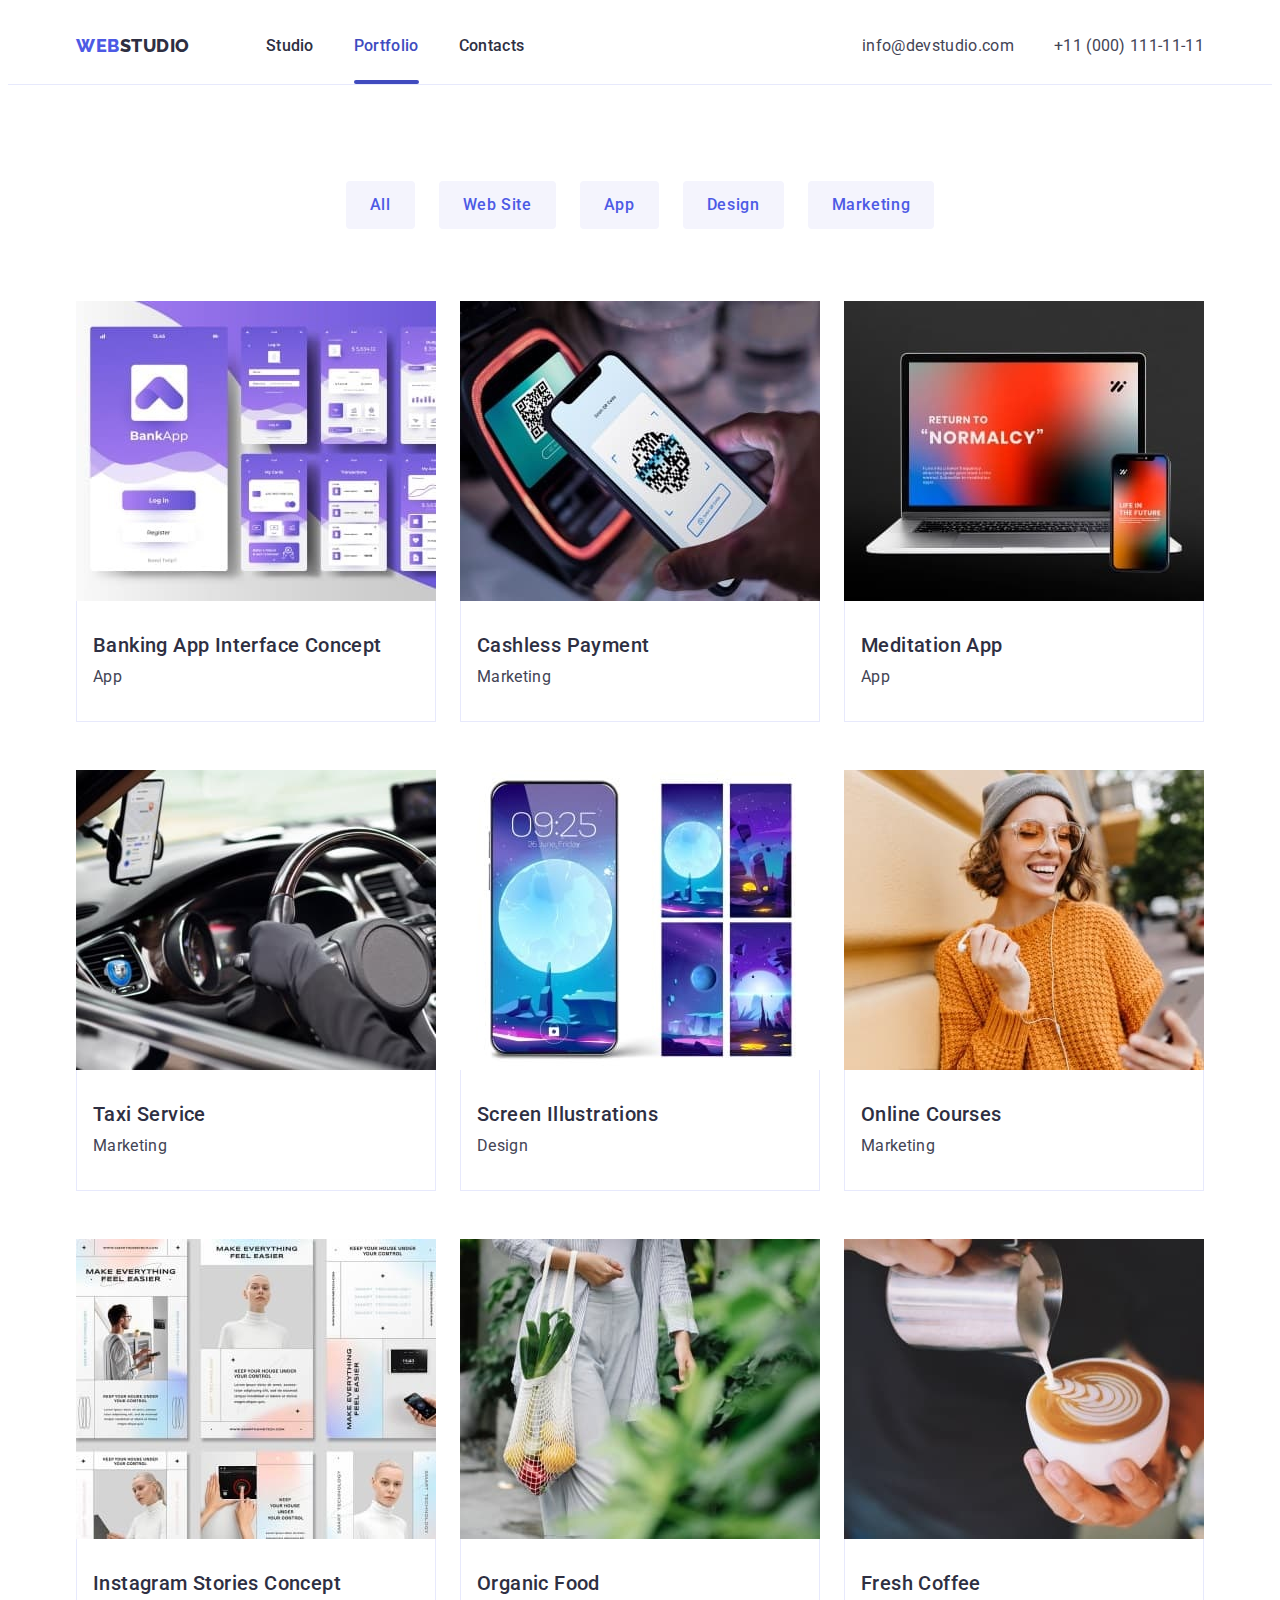
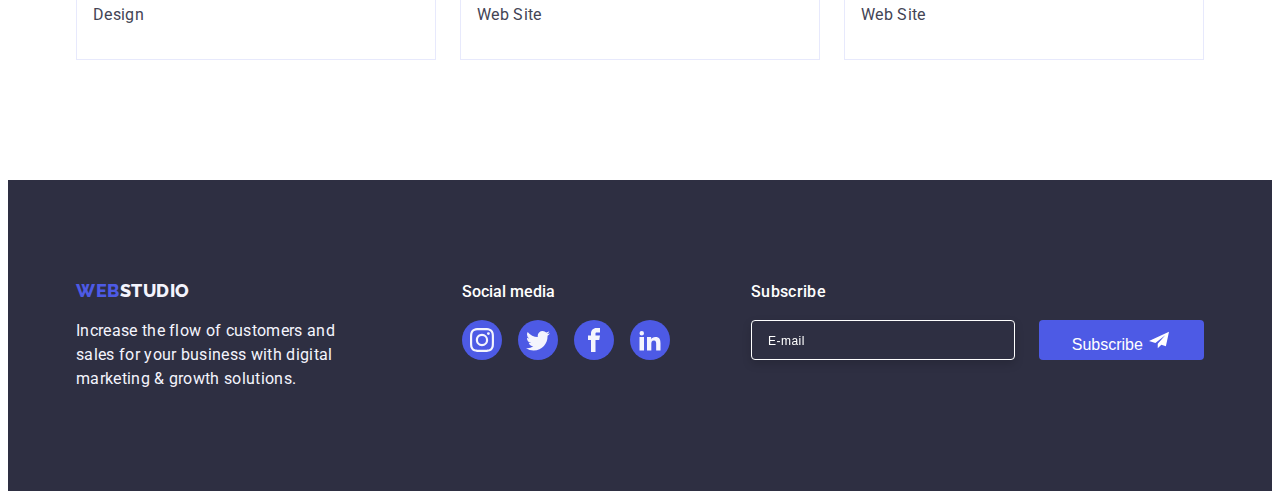
==== commit 01c09105: "fin 2" ====
--- a/portfolio.html
+++ b/portfolio.html
@@ -314,16 +314,16 @@
           </ul>
         </div>
         <div class="footer-user">
-          <label class="footer-user-list">
             <p class="footer-user-title">Subscribe</p>
-            <input
-              type="Email-footer"
-              name="Email-footer"
-              class="Email-footer"
+            <form class="footer-user-list">
+              <input
+              type="email"
+              name="email-footer"
+              class="email-footer"
               placeholder="E-mail"
-              id="E-mail"
+              aria-label="email"
+              required
             />
-          </label>
           <div class="footer-btn-user">
             <button type="submit" class="footer-btn">
               Subscribe
@@ -331,6 +331,7 @@
                 <use href="./images/icons.svg#icon-Frame"></use>
               </svg>
             </button>
+          </form>
           </div>
         </div>
       </div>
--- a/css/styles.css
+++ b/css/styles.css
@@ -451,6 +451,7 @@
 }
 .footer-container {
   display: flex;
+  justify-content: space-between;
 }
 .footer-main {
   margin-right: 120px;
@@ -491,7 +492,7 @@
   letter-spacing: 0.02em;
   color: #f4f4fd;
   cursor: pointer;
-  max-width: 264px;
+  width: 264px;
 }
 .container-footer-list {
 }
@@ -533,12 +534,12 @@
   background-color: #31d0aa;
 }
 .footer-user {
-  display: flex;
-  margin-right: 80px;
+  width: 453px;
+  height: 80px;
+  margin-left: 80px;
 }
 .footer-user-list {
-  display: block;
-  margin-left: 80px;
+  display: flex;
 }
 .footer-user-title {
   font-weight: 500;
@@ -549,7 +550,7 @@
   margin-bottom: 16px;
 }
 
-.Email-footer {
+.email-footer {
   width: 264px;
   height: 40px;
   border: 1px solid var(--second-title-color);
@@ -558,8 +559,9 @@
   background-color: #2e2f42;
   margin-right: 24px;
   padding-left: 16px;
-}
-.Email-footer::placeholder {
+  color: var(--second-title-color);
+}
+.email-footer::placeholder {
   font-size: 12px;
   line-height: 2;
   align-items: center;
@@ -567,29 +569,32 @@
   color: var(--second-title-color);
   margin-right: 16px;
 }
-.Email-footer:focus {
+.email-footer:focus {
   outline: transparent;
 }
-.footer-btn-user{
-  margin-top: 40px;
-}
+.footer-btn-user {
+  display: flex;
+  justify-content: center;
+  align-items: center;
+  }
+.footer-btn:focus{
+  fill: var(--ocean-bgc-hover-focus-active-color);
+}
+
 .footer-btn {
   width: 165px;
   height: 40px;
-  display: flex;
-  justify-content: center;
-  align-items: center;
   font-weight: 500;
   font-size: 16px;
   line-height: 1.5;
   padding: 8px 24px;
-  gap: 16px;
   background: #4d5ae5;
   border-radius: 4px;
-  color: #ffffff;
+  color: var(--second-title-color);
   border-color: transparent;
   margin: 0 auto;
   cursor: pointer;
+  transition: background-color var(--typical-transform);
 }
 .footer-btn-icon {
   fill: var(--second-title-color);
@@ -743,7 +748,7 @@
   box-shadow: 0px 1px 1px rgba(0, 0, 0, 0.14), 0px 1px 3px rgba(0, 0, 0, 0.12),
     0px 2px 1px rgba(0, 0, 0, 0.2);
   border-radius: 4px;
-  padding: 24px;
+  padding: 72px 24px 24px 24px;
 }
 .backdrop.is-hidden.modal {
   transform: translate(-50%, -50%) scaleY(0) rotate(-180deg);
@@ -798,12 +803,16 @@
 .modal-input:focus + .modal-icon {
   fill: #4d5ae5;
 }
+
+.modal-textarea:focus {
+  border-color: #4d5ae5;
+}
+
 .modal-label {
   font-weight: 400;
   font-size: 12px;
   letter-spacing: 0.04em;
   color: #8e8f99;
-  margin-bottom: 4px;
 }
 .modal-icon {
   position: absolute;
@@ -811,11 +820,14 @@
   left: 16px;
   transform: translateY(-50%);
 }
+.input-title {
+  margin-bottom: 4px;
+}
 .input-wrap {
   position: relative;
 }
 .modal-field {
-  margin-bottom: 26px;
+  margin-bottom: 8px;
 }
 .modal-textarea {
   width: 100%;
@@ -825,6 +837,10 @@
   padding: 10px;
   outline: transparent;
   resize: none;
+  font-size: 12px;
+  line-height: 14px;
+  letter-spacing: 0.04em;
+  color: rgba(46, 47, 66, 0.4);
 }
 .input-text {
   font-weight: 400;
@@ -833,12 +849,7 @@
   color: #8e8f99;
   margin-bottom: 4px;
 }
-.modal-textarea {
-  font-size: 12px;
-  line-height: 14px;
-  letter-spacing: 0.04em;
-  color: rgba(46, 47, 66, 0.4);
-}
+
 .btn-modal {
   border-radius: 4px;
   padding: 16px 32px;
@@ -858,7 +869,13 @@
   cursor: pointer;
   border: transparent;
   box-shadow: 0px 4px 4px rgba(0, 0, 0, 0.15);
-}
+  transition: background-color var(--typical-transform), border-color var(--typical-transform);
+}
+.btn-modal:focus {
+  fill: var(--ocean-bgc-hover-focus-active-color);
+  border-color: var(--ocean-bgc-hover-focus-active-color);
+}
+
 .check-text {
   font-size: 12px;
   line-height: 14px;
@@ -890,4 +907,5 @@
 .input-privacy {
   font-size: 12px;
   color: #4d5ae5;
-}
+  border-color: #4d5ae5;
+}
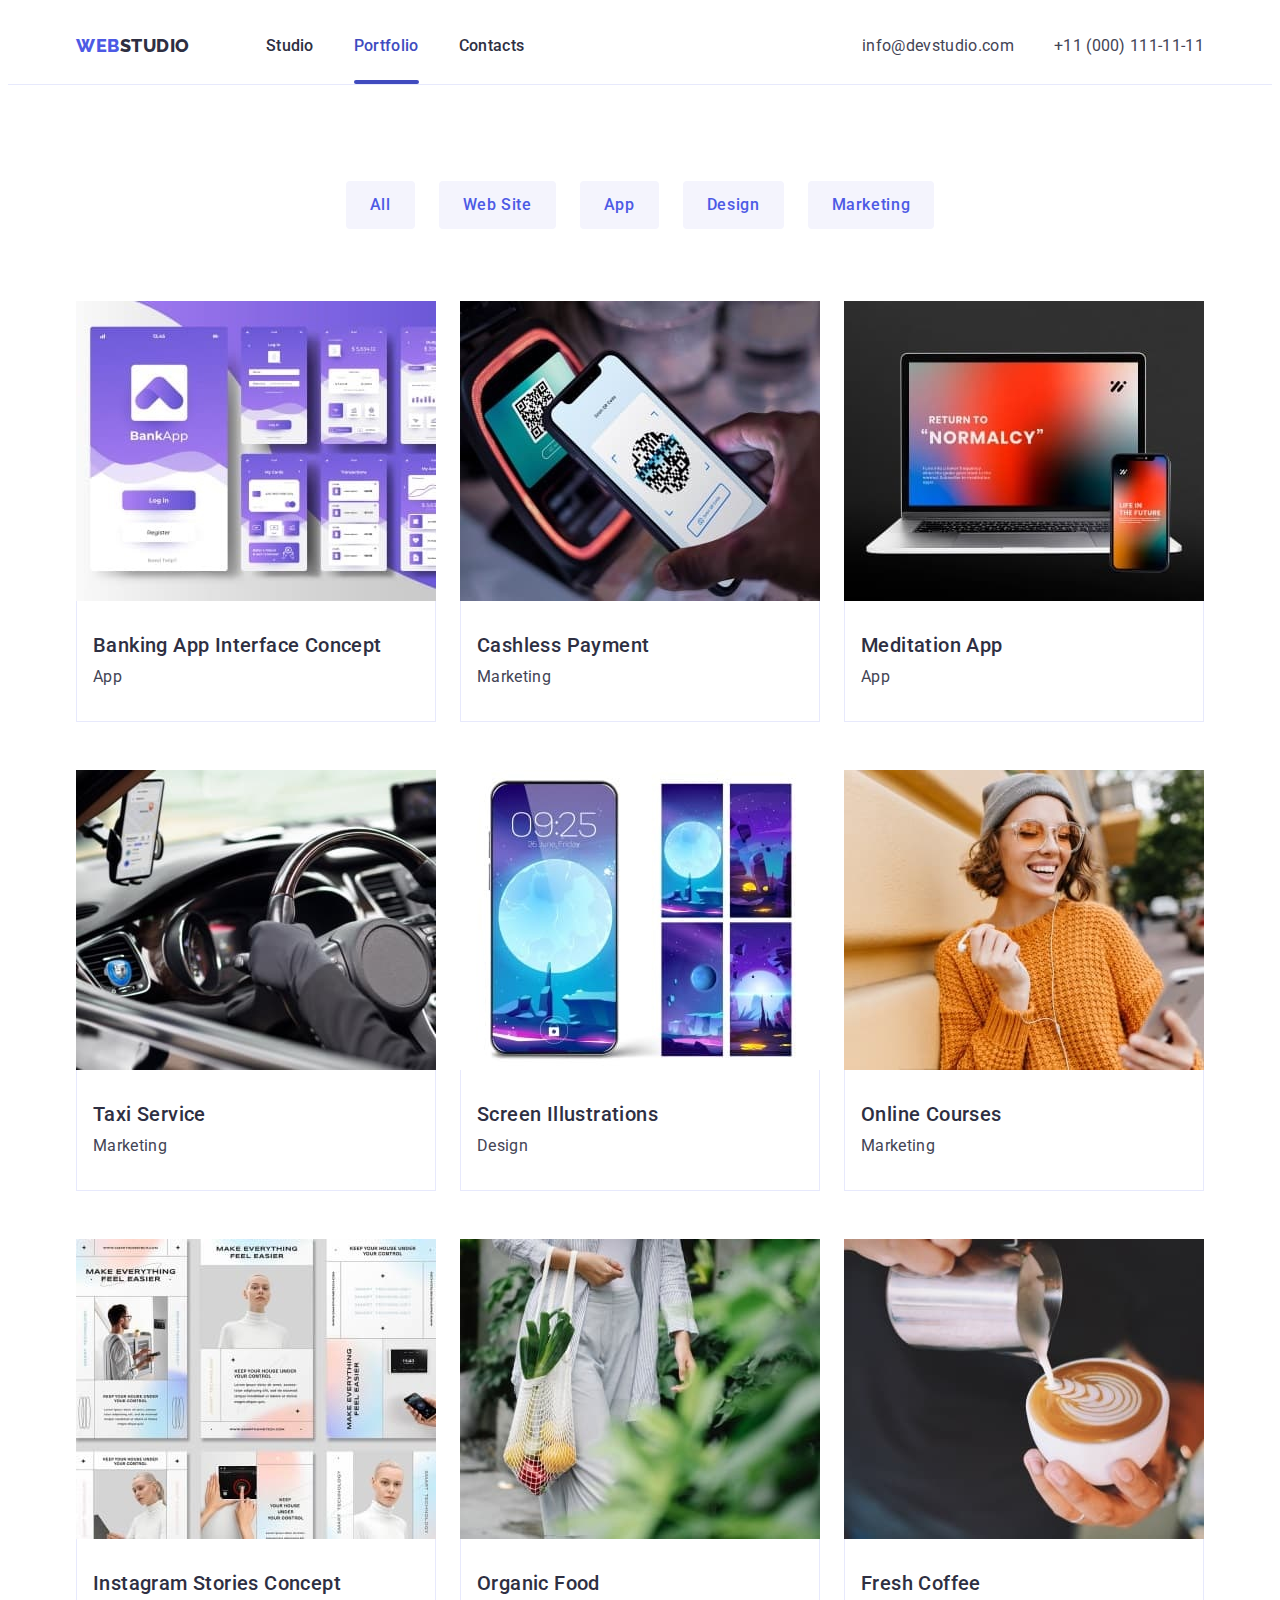
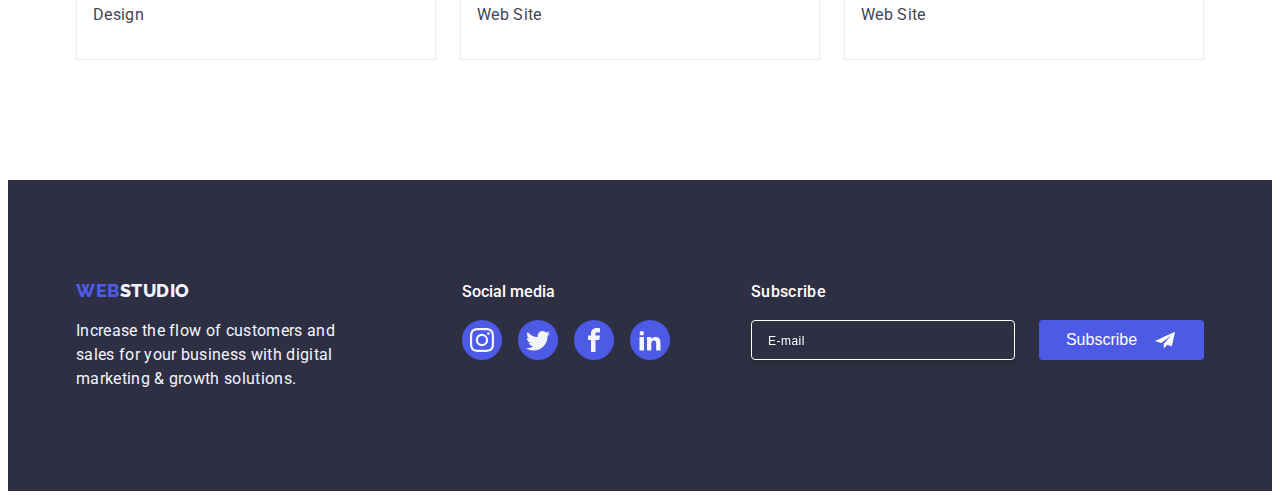
==== commit 9e71d80e: "FINAL6" ====
--- a/portfolio.html
+++ b/portfolio.html
@@ -314,9 +314,9 @@
           </ul>
         </div>
         <div class="footer-user">
-            <p class="footer-user-title">Subscribe</p>
-            <form class="footer-user-list">
-              <input
+          <p class="footer-user-title">Subscribe</p>
+          <form class="footer-user-list">
+            <input
               type="email"
               name="email-footer"
               class="email-footer"
@@ -324,7 +324,6 @@
               aria-label="email"
               required
             />
-          <div class="footer-btn-user">
             <button type="submit" class="footer-btn">
               Subscribe
               <svg class="footer-btn-icon" width="24" height="20">
@@ -332,7 +331,6 @@
               </svg>
             </button>
           </form>
-          </div>
         </div>
       </div>
     </footer>
--- a/css/styles.css
+++ b/css/styles.css
@@ -572,16 +572,15 @@
 .email-footer:focus {
   outline: transparent;
 }
-.footer-btn-user {
-  display: flex;
-  justify-content: center;
-  align-items: center;
-  }
+
 .footer-btn:focus{
   fill: var(--ocean-bgc-hover-focus-active-color);
 }
 
 .footer-btn {
+  display: flex;
+  justify-content: center;
+  align-items: center;
   width: 165px;
   height: 40px;
   font-weight: 500;
@@ -598,6 +597,7 @@
 }
 .footer-btn-icon {
   fill: var(--second-title-color);
+  margin-left: 16px;
 }
 /*/--PORTFOLIO--*/
 /*/--NOVIGATION--*/
@@ -786,7 +786,6 @@
   line-height: 24px;
   font-weight: 500;
   text-align: center;
-  margin-top: 48px;
   margin-bottom: 16px;
 }
 .modal-input {
@@ -821,6 +820,7 @@
   transform: translateY(-50%);
 }
 .input-title {
+  display: block;
   margin-bottom: 4px;
 }
 .input-wrap {
@@ -875,7 +875,9 @@
   fill: var(--ocean-bgc-hover-focus-active-color);
   border-color: var(--ocean-bgc-hover-focus-active-color);
 }
-
+.modal-field-check{
+  margin-bottom: 24px;
+}
 .check-text {
   font-size: 12px;
   line-height: 14px;
